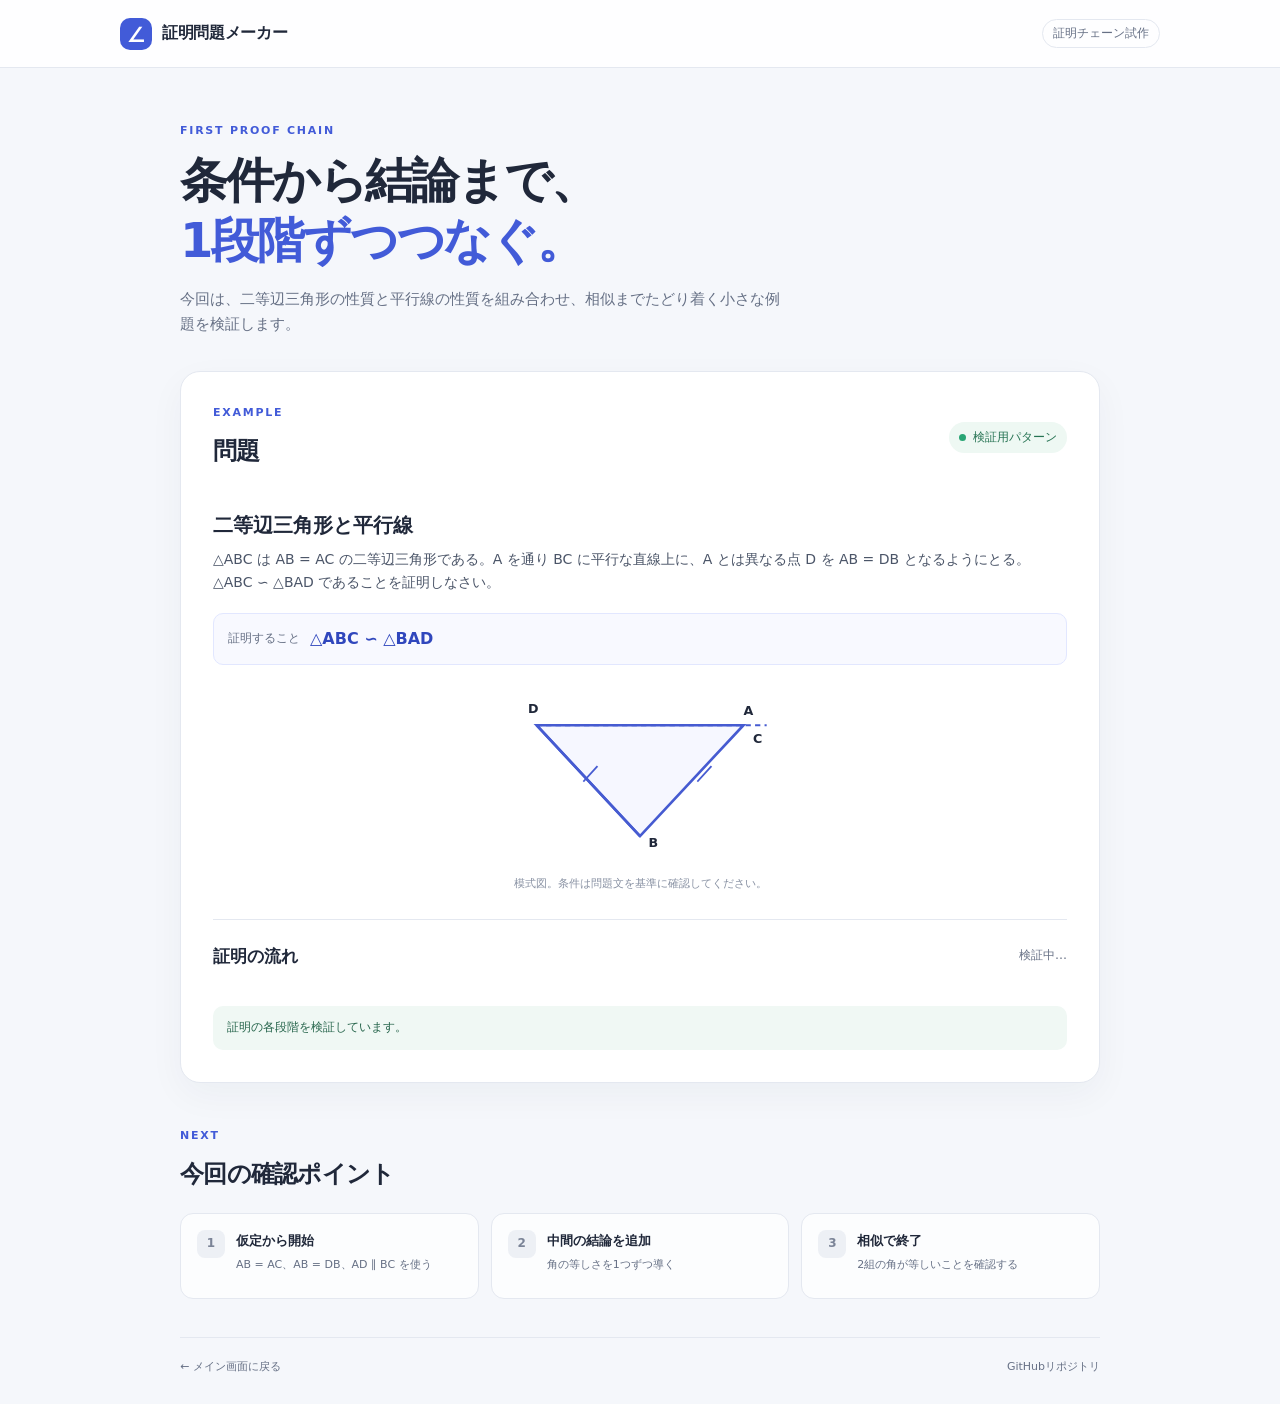
==== chain-demo.html @ 627e5348 "Add first multi-step proof chain demo page" ====
<!doctype html>
<html lang="ja">
<head>
<meta charset="utf-8"><meta name="viewport" content="width=device-width,initial-scale=1">
<title>証明チェーンの試作 | 証明問題メーカー</title>
<link rel="stylesheet" href="./style.css">
<script src="./js/proof-patterns.js" defer></script>
<script src="./js/chain-demo.js" defer></script>
</head>
<body>
<header class="topbar"><a class="brand" href="./"><span class="brand-mark">∠</span><span>証明問題メーカー</span></a><span class="prototype-label">証明チェーン試作</span></header>
<main class="page-shell">
<section class="hero"><p class="eyebrow">FIRST PROOF CHAIN</p><h1>条件から結論まで、<br><span>1段階ずつつなぐ。</span></h1><p class="hero-copy">今回は、二等辺三角形の性質と平行線の性質を組み合わせ、相似までたどり着く小さな例題を検証します。</p></section>
<section class="workspace">
<div class="workspace-heading"><div><p class="section-kicker">EXAMPLE</p><h2>問題</h2></div><span class="status-pill"><span class="status-dot"></span>検証用パターン</span></div>
<div class="problem-panel"><h3>二等辺三角形と平行線</h3><p>△ABC は AB = AC の二等辺三角形である。A を通り BC に平行な直線上に、A とは異なる点 D を AB = DB となるようにとる。△ABC ∽ △BAD であることを証明しなさい。</p>
<div class="goal-box"><span class="goal-label">証明すること</span><strong>△ABC ∽ △BAD</strong></div>
<div class="diagram-wrap"><svg viewBox="0 0 320 180" role="img" aria-label="二等辺三角形ABCと、Aを通るBCに平行な直線上の点Dの模式図">
<path d="M62 40 L160 145 L258 40 Z" fill="#f6f7ff" stroke="#465bd1" stroke-width="2.5"/>
<path d="M62 40 H280" fill="none" stroke="#465bd1" stroke-width="2" stroke-dasharray="5 4"/>
<path d="M62 40 L160 145" fill="none" stroke="#465bd1" stroke-width="2.5"/>
<text x="54" y="28">D</text><text x="168" y="155">B</text><text x="258" y="30">A</text><text x="267" y="57">C</text>
<text x="105" y="91" class="side-mark">／</text><text x="213" y="91" class="side-mark">／</text>
</svg><p class="diagram-caption">模式図。条件は問題文を基準に確認してください。</p></div></div>
<section class="proof-section"><div class="proof-heading"><h3>証明の流れ</h3><span id="step-count" class="step-count">検証中…</span></div><ol id="proof-steps" class="proof-steps"></ol><p id="validation-note" class="validation-note" aria-live="polite">証明の各段階を検証しています。</p></section>
</section>
<section class="roadmap"><p class="section-kicker">NEXT</p><h2>今回の確認ポイント</h2><div class="roadmap-grid"><article class="roadmap-card"><span class="roadmap-icon">1</span><div><h3>仮定から開始</h3><p>AB = AC、AB = DB、AD ∥ BC を使う</p></div></article><article class="roadmap-card"><span class="roadmap-icon">2</span><div><h3>中間の結論を追加</h3><p>角の等しさを1つずつ導く</p></div></article><article class="roadmap-card"><span class="roadmap-icon">3</span><div><h3>相似で終了</h3><p>2組の角が等しいことを確認する</p></div></article></div></section>
<footer><a href="./">← メイン画面に戻る</a><a href="https://github.com/syari3/proof">GitHubリポジトリ</a></footer>
</main></body></html>
---- style.css ----
:root {
  color-scheme: light;
  --ink: #20283a;
  --muted: #667085;
  --line: #e4e8f0;
  --paper: #ffffff;
  --canvas: #f5f7fb;
  --blue: #425bd8;
  --blue-dark: #3047bd;
  --soft-blue: #edf0ff;
  --green: #16805d;
  font-family: Inter, ui-sans-serif, system-ui, -apple-system, BlinkMacSystemFont, "Segoe UI", "Noto Sans JP", sans-serif;
}
* { box-sizing: border-box; }
body { margin: 0; background: var(--canvas); color: var(--ink); line-height: 1.65; }
a { color: inherit; }
.topbar { height: 68px; display: flex; align-items: center; justify-content: space-between; padding: 0 max(22px, calc((100% - 1040px) / 2)); background: rgba(255,255,255,.9); border-bottom: 1px solid var(--line); }
.brand { display: inline-flex; align-items: center; gap: 10px; text-decoration: none; font-weight: 760; letter-spacing: -.02em; }
.brand-mark { display: grid; place-items: center; width: 32px; height: 32px; border-radius: 10px; background: var(--blue); color: white; font-size: 21px; }
.prototype-label { border: 1px solid var(--line); color: var(--muted); border-radius: 99px; padding: 4px 10px; font-size: 12px; }
.page-shell { width: min(100% - 36px, 920px); margin: 0 auto; }
.hero { padding: 54px 0 34px; }
.eyebrow, .section-kicker { margin: 0 0 10px; color: var(--blue); font-size: 11px; font-weight: 800; letter-spacing: .16em; }
h1 { margin: 0; font-size: clamp(32px, 5vw, 48px); line-height: 1.25; letter-spacing: -.045em; }
h1 span { color: var(--blue); }
.hero-copy { max-width: 610px; margin: 17px 0 0; color: var(--muted); font-size: 15px; }
.workspace { background: var(--paper); border: 1px solid var(--line); border-radius: 20px; box-shadow: 0 12px 36px rgba(30, 42, 75, .045); padding: clamp(18px, 4vw, 32px); }
.workspace-heading, .proof-heading, .problem-topline { display: flex; justify-content: space-between; align-items: center; gap: 14px; }
.workspace-heading h2, .roadmap h2 { margin: 0; font-size: 24px; letter-spacing: -.03em; }
.status-pill { display: inline-flex; align-items: center; gap: 7px; padding: 6px 10px; border-radius: 99px; background: #eef8f3; color: #267353; font-size: 12px; white-space: nowrap; }
.status-dot { width: 7px; height: 7px; border-radius: 50%; background: #28a574; }
.controls { display: flex; align-items: end; gap: 12px; padding: 20px 0; border-bottom: 1px solid var(--line); }
.controls label { display: grid; gap: 6px; flex: 1; color: var(--muted); font-size: 12px; font-weight: 650; }
select { width: 100%; min-height: 44px; border: 1px solid #d8deea; border-radius: 10px; padding: 0 12px; background: white; color: var(--ink); font: inherit; font-size: 14px; }
button { font: inherit; cursor: pointer; }
.primary-button { min-height: 44px; border: 0; border-radius: 10px; padding: 0 16px; background: var(--blue); color: white; font-size: 13px; font-weight: 750; white-space: nowrap; transition: background .15s, transform .15s; }
.primary-button:hover { background: var(--blue-dark); }
.primary-button:active { transform: translateY(1px); }
.primary-button:focus-visible, select:focus-visible, a:focus-visible { outline: 3px solid #aab5ff; outline-offset: 3px; }
.problem-panel { padding: 24px 0 10px; }
.problem-tag { border-radius: 6px; background: var(--soft-blue); color: var(--blue); padding: 3px 8px; font-size: 11px; font-weight: 750; }
.muted { color: var(--muted); font-size: 12px; }
.problem-panel h3 { margin: 14px 0 6px; font-size: 20px; }
.problem-panel > p { margin: 0; color: #4b5568; font-size: 14px; }
.goal-box { display: flex; flex-wrap: wrap; align-items: center; gap: 10px; margin-top: 18px; padding: 12px 14px; border: 1px solid #e2e7ff; border-radius: 10px; background: #f8f9ff; }
.goal-label { color: var(--muted); font-size: 12px; }
.goal-box strong { color: var(--blue-dark); font-size: 16px; }
.diagram-wrap { margin: 18px auto 0; max-width: 420px; text-align: center; }
.diagram-wrap svg { display: block; width: 100%; max-height: 190px; overflow: visible; }
.triangle-line { fill: #f6f7ff; stroke: #465bd1; stroke-width: 2.5; stroke-linejoin: round; }
.equal-side { fill: none; stroke: #465bd1; stroke-width: 2.5; }
.diagram-wrap text { fill: var(--ink); font-size: 12px; font-weight: 700; }
.diagram-wrap .side-mark { fill: #465bd1; font-size: 17px; }
.diagram-caption { margin: 2px 0 0; color: #8790a2; font-size: 11px; }
.proof-section { margin-top: 16px; padding-top: 22px; border-top: 1px solid var(--line); }
.proof-heading h3 { margin: 0; font-size: 17px; }
.step-count { color: var(--muted); font-size: 12px; }
.proof-steps { list-style: none; padding: 0; margin: 18px 0; display: grid; gap: 12px; }
.proof-steps li { display: flex; align-items: flex-start; gap: 12px; padding: 15px; border: 1px solid var(--line); border-radius: 12px; }
.step-number { display: grid; place-items: center; flex: 0 0 27px; height: 27px; border-radius: 8px; background: var(--soft-blue); color: var(--blue); font-size: 12px; font-weight: 800; }
.proof-steps strong { font-size: 14px; }
.proof-steps p { margin: 4px 0 8px; color: var(--muted); font-size: 13px; }
.reason-chip { display: inline-block; border: 1px solid #dfe4ed; border-radius: 5px; padding: 2px 7px; color: #536075; font-size: 11px; }
.validation-note { margin: 0; padding: 12px 14px; border-radius: 10px; background: #f0f8f4; color: #28664d; font-size: 12px; }
.validation-note span { margin-right: 6px; font-weight: 900; }
.roadmap { padding: 44px 0 38px; }
.roadmap h2 { margin-bottom: 18px; }
.roadmap-grid { display: grid; grid-template-columns: repeat(3, 1fr); gap: 12px; }
.roadmap-card { display: flex; align-items: flex-start; gap: 11px; padding: 16px; border: 1px solid var(--line); border-radius: 13px; background: rgba(255,255,255,.75); }
.roadmap-icon { display: grid; place-items: center; flex: 0 0 28px; height: 28px; border-radius: 8px; background: #edf0f5; color: #7b8497; font-size: 12px; font-weight: 800; }
.roadmap-card.done .roadmap-icon { background: #e9f7f0; color: var(--green); }
.roadmap-card h3 { margin: 0; font-size: 13px; }
.roadmap-card p { margin: 5px 0 8px; color: var(--muted); font-size: 11px; line-height: 1.6; }
.mini-status { color: var(--muted); font-size: 10px; }
.roadmap-card.done .mini-status { color: var(--green); }
footer { display: flex; justify-content: space-between; gap: 16px; padding: 20px 0 28px; border-top: 1px solid var(--line); color: var(--muted); font-size: 11px; }
footer a { text-decoration: none; }
footer a:hover { text-decoration: underline; }
@media (max-width: 620px) {
  .topbar { height: 60px; padding: 0 18px; }
  .page-shell { width: min(100% - 24px, 920px); }
  .hero { padding: 36px 0 25px; }
  .hero-copy { font-size: 14px; }
  .workspace { border-radius: 15px; }
  .workspace-heading { align-items: flex-start; }
  .workspace-heading h2 { font-size: 21px; }
  .controls { align-items: stretch; flex-direction: column; }
  .primary-button { width: 100%; }
  .roadmap-grid { grid-template-columns: 1fr; }
  .roadmap-card { padding: 13px; }
}
@media (prefers-reduced-motion: reduce) { *, *::before, *::after { transition-duration: .01ms !important; scroll-behavior: auto !important; } }
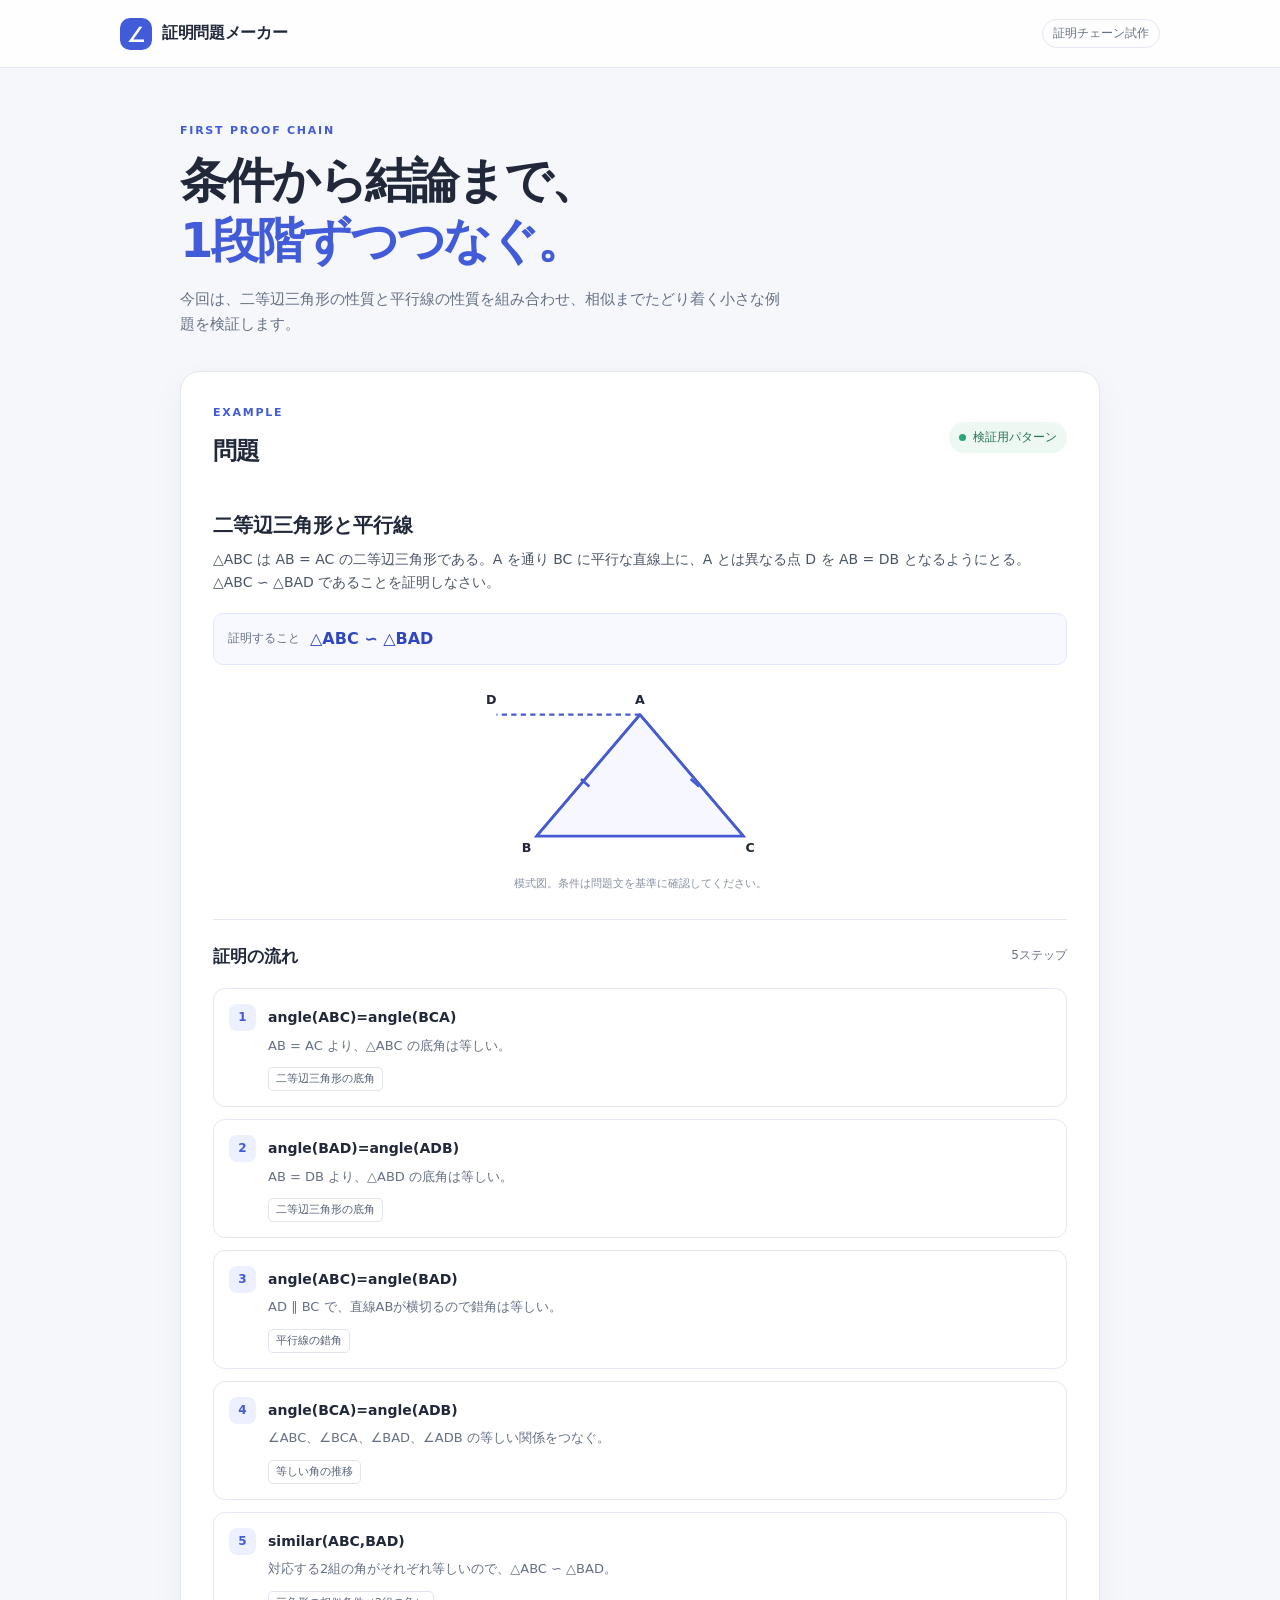
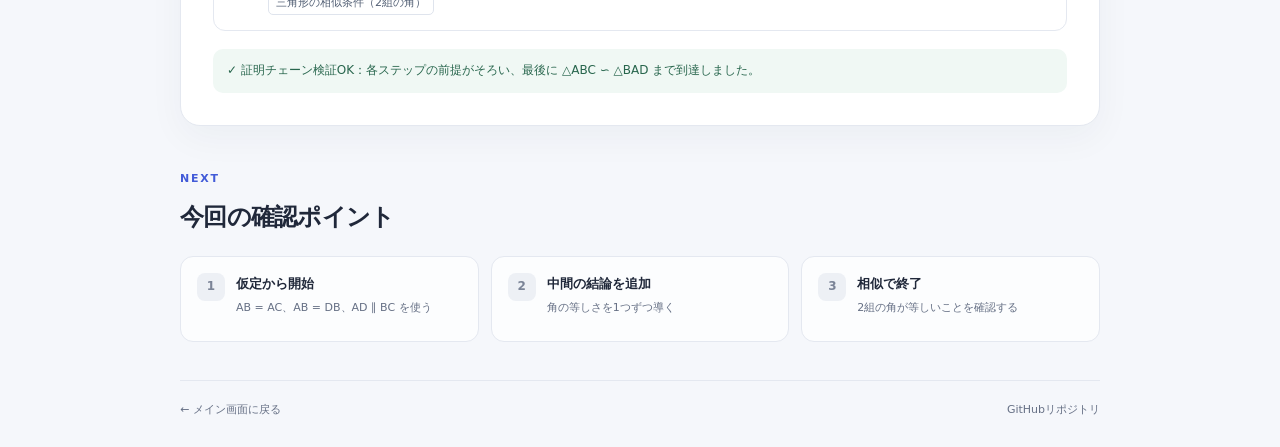
==== commit 32ccf72b: "Correct the example diagram and align equal-side marks" ====
--- a/chain-demo.html
+++ b/chain-demo.html
@@ -16,11 +16,11 @@
 <div class="problem-panel"><h3>二等辺三角形と平行線</h3><p>△ABC は AB = AC の二等辺三角形である。A を通り BC に平行な直線上に、A とは異なる点 D を AB = DB となるようにとる。△ABC ∽ △BAD であることを証明しなさい。</p>
 <div class="goal-box"><span class="goal-label">証明すること</span><strong>△ABC ∽ △BAD</strong></div>
 <div class="diagram-wrap"><svg viewBox="0 0 320 180" role="img" aria-label="二等辺三角形ABCと、Aを通るBCに平行な直線上の点Dの模式図">
-<path d="M62 40 L160 145 L258 40 Z" fill="#f6f7ff" stroke="#465bd1" stroke-width="2.5"/>
-<path d="M62 40 H280" fill="none" stroke="#465bd1" stroke-width="2" stroke-dasharray="5 4"/>
-<path d="M62 40 L160 145" fill="none" stroke="#465bd1" stroke-width="2.5"/>
-<text x="54" y="28">D</text><text x="168" y="155">B</text><text x="258" y="30">A</text><text x="267" y="57">C</text>
-<text x="105" y="91" class="side-mark">／</text><text x="213" y="91" class="side-mark">／</text>
+<path d="M160 30 L62 145 L258 145 Z" fill="#f6f7ff" stroke="#465bd1" stroke-width="2.5"/>
+<path d="M160 30 H24" fill="none" stroke="#465bd1" stroke-width="2" stroke-dasharray="5 4"/>
+<path d="M160 30 L62 145 M160 30 L258 145" fill="none" stroke="#465bd1" stroke-width="2.5"/>
+<text x="160" y="20" text-anchor="middle">A</text><text x="48" y="160">B</text><text x="260" y="160">C</text><text x="14" y="20">D</text>
+<path d="M104 91 l8 7 M208 91 l8 7" stroke="#465bd1" stroke-width="2.5" fill="none"/>
 </svg><p class="diagram-caption">模式図。条件は問題文を基準に確認してください。</p></div></div>
 <section class="proof-section"><div class="proof-heading"><h3>証明の流れ</h3><span id="step-count" class="step-count">検証中…</span></div><ol id="proof-steps" class="proof-steps"></ol><p id="validation-note" class="validation-note" aria-live="polite">証明の各段階を検証しています。</p></section>
 </section>
